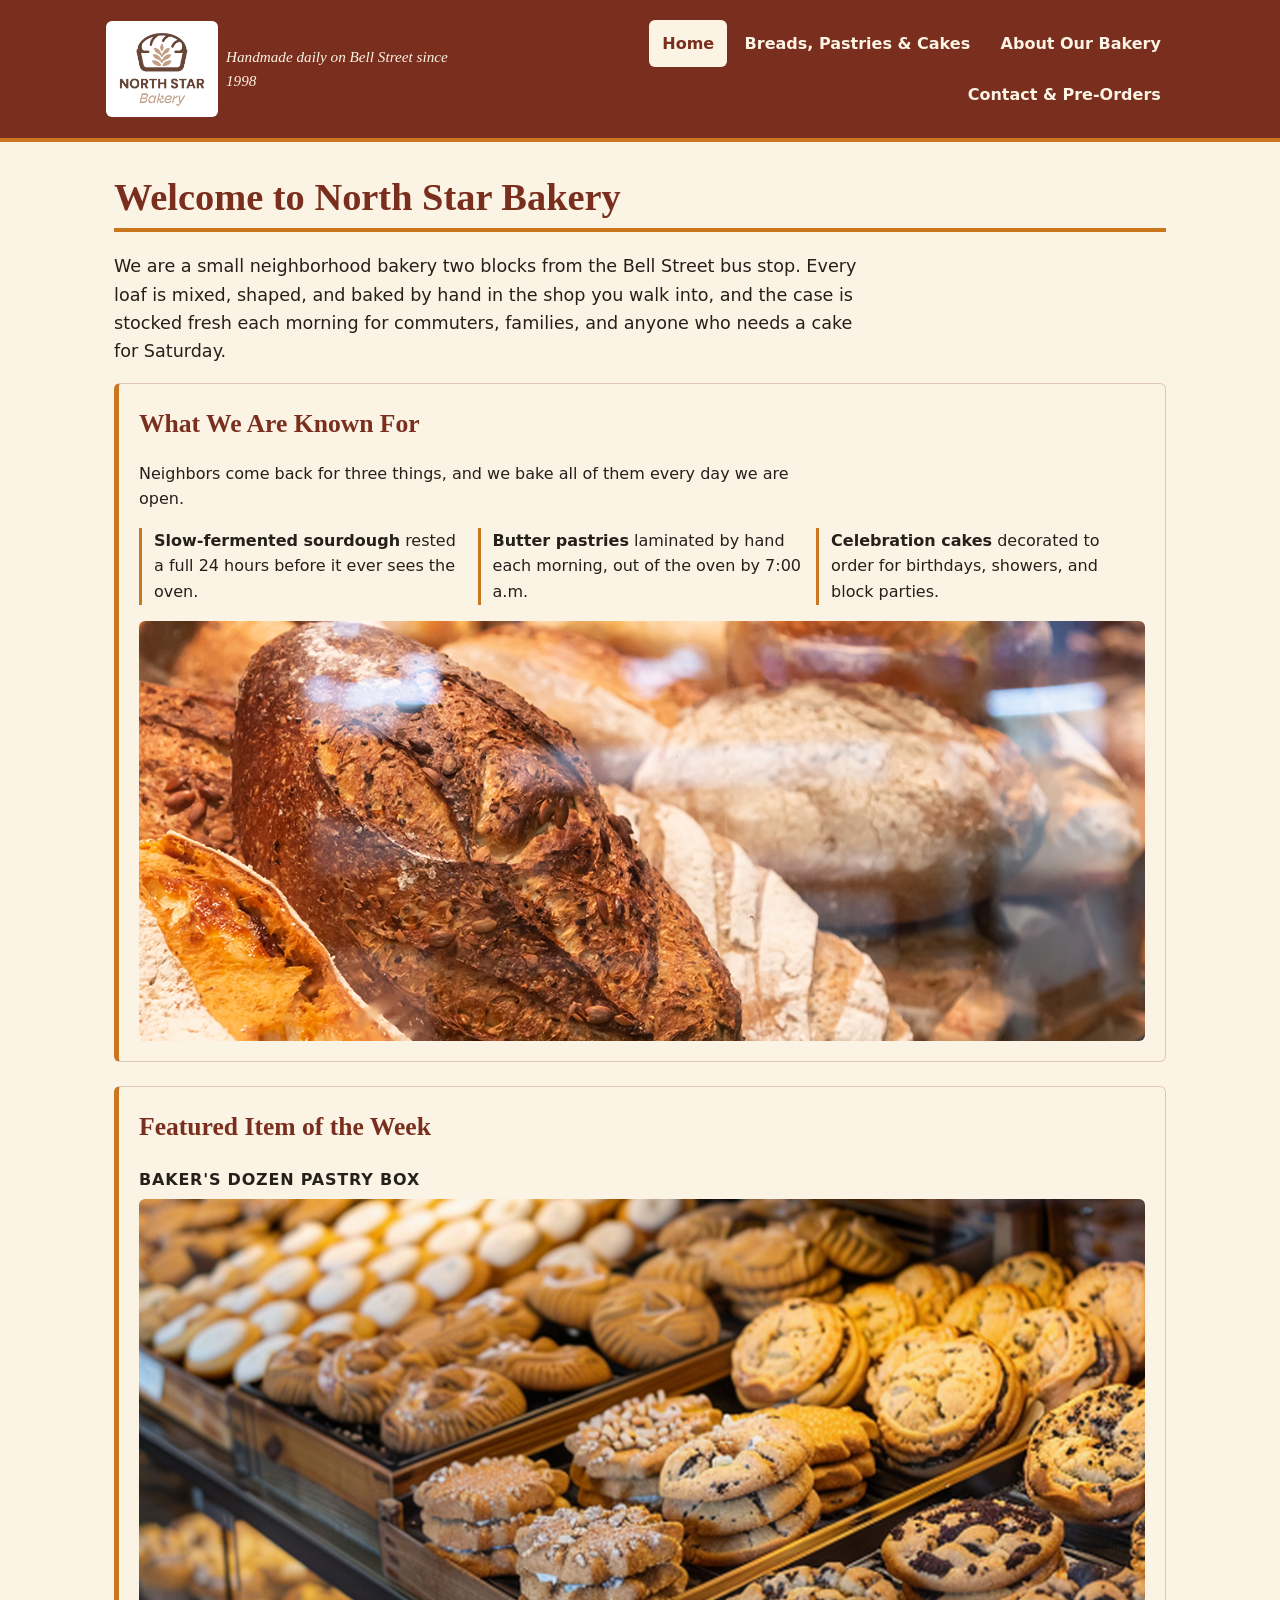
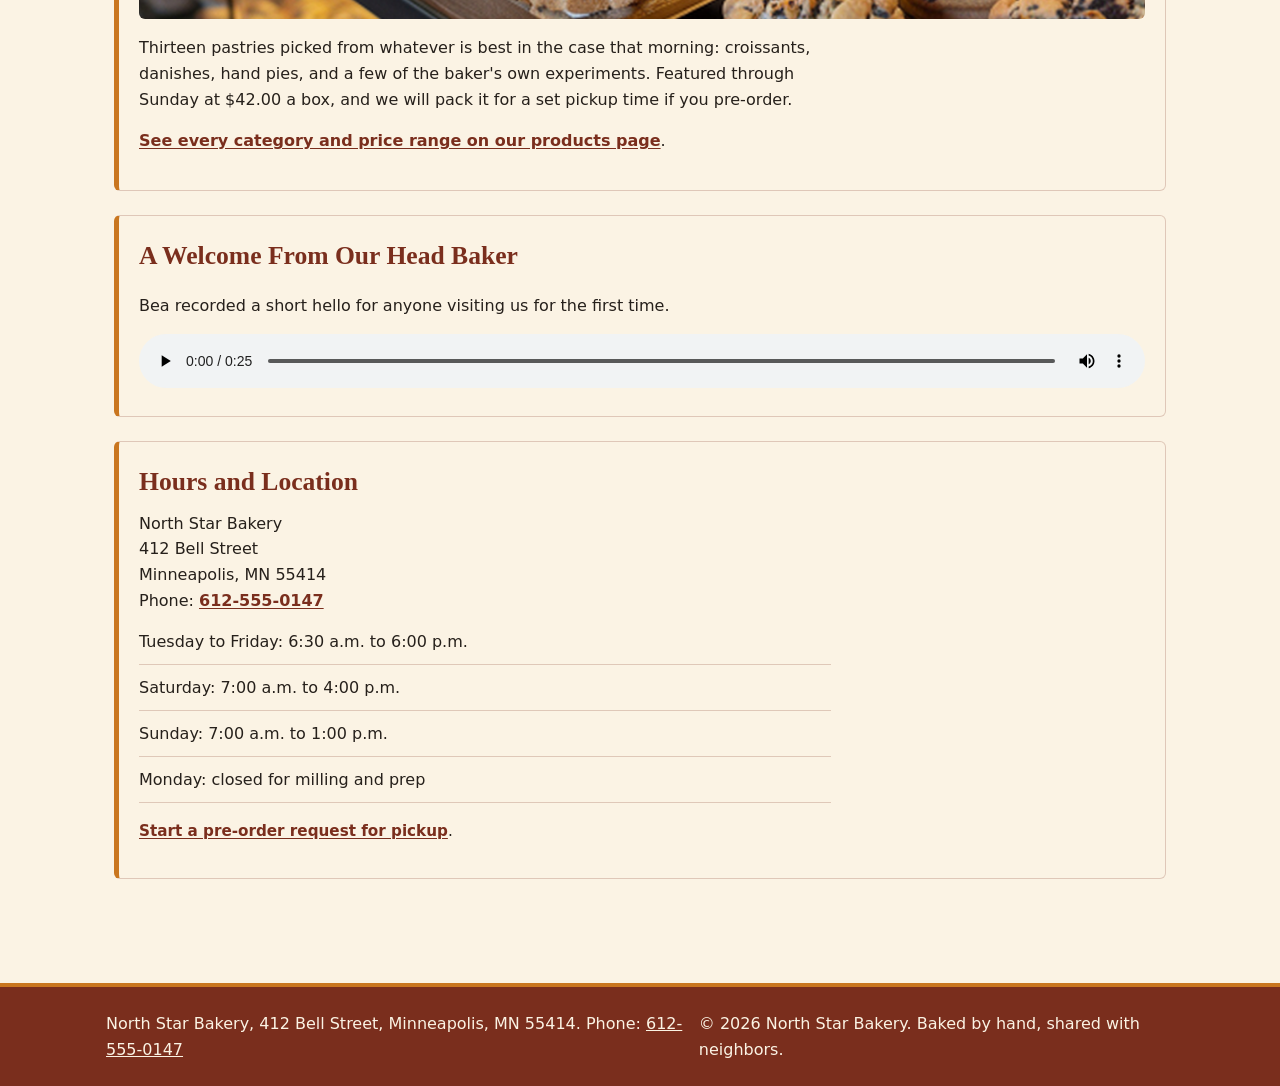
==== index.html @ 5d6dea84 "Add files via upload" ====
<!DOCTYPE html>
<html lang="en">
<head>
  <meta charset="utf-8">
  <meta name="viewport" content="width=device-width, initial-scale=1.0">
  <title>North Star Bakery | Handmade Breads, Pastries, and Cakes</title>
  <meta name="description" content="North Star Bakery is a neighborhood bakery on Bell Street baking handmade breads, pastries, and cakes for daily pickup and pre-order.">
  <link rel="stylesheet" href="styles.css">
</head>

<body>
  <!-- Lets keyboard users jump past the nav -->
  <a class="skip-link" href="#main-content">Skip to main content</a>

  <header class="site-header">
    <div class="header-inner">
      <div class="brand">
        <img src="bakery-logo_c.png" alt="North Star Bakery logo: a line drawing of a loaf filled with wheat stalks, above the words North Star Bakery" width="1667" height="1423">
        <p class="tagline">Handmade daily on Bell Street since 1998</p>
      </div>

      <!-- Same navigation on all four pages, relative paths -->
      <nav aria-label="Main">
        <ul class="nav-list">
          <li><a href="index.html" aria-current="page">Home</a></li>
          <li><a href="products.html">Breads, Pastries &amp; Cakes</a></li>
          <li><a href="about.html">About Our Bakery</a></li>
          <li><a href="contact.html">Contact &amp; Pre-Orders</a></li>
        </ul>
      </nav>
    </div>
  </header>

  <main class="site-main" id="main-content">
    <h1>Welcome to North Star Bakery</h1>
    <p class="lead">We are a small neighborhood bakery two blocks from the Bell Street bus stop. Every loaf is mixed, shaped, and baked by hand in the shop you walk into, and the case is stocked fresh each morning for commuters, families, and anyone who needs a cake for Saturday.</p>

    <section class="card">
      <h2>What We Are Known For</h2>
      <p>Neighbors come back for three things, and we bake all of them every day we are open.</p>
      <ul class="known-for">
        <li><strong>Slow-fermented sourdough</strong> rested a full 24 hours before it ever sees the oven.</li>
        <li><strong>Butter pastries</strong> laminated by hand each morning, out of the oven by 7:00 a.m.</li>
        <li><strong>Celebration cakes</strong> decorated to order for birthdays, showers, and block parties.</li>
      </ul>
      <img src="bakery-bread_c.png" alt="Artisan loaves in the bakery display case, with a dark scored sourdough in front" width="1200" height="1200">
    </section>

    <section class="card">
      <h2>Featured Item of the Week</h2>
      <h3>Baker's Dozen Pastry Box</h3>
      <!-- Responsive image: square crop on phones, wide crop on larger screens -->
      <picture>
        <source media="(min-width: 768px)" srcset="bakery-feature-large_c.png">
        <img src="bakery-feature-small_c.png" alt="Bakery case shelves filled with an assortment of cookies, danishes, and sweet buns" width="1200" height="1200">
      </picture>
      <p>Thirteen pastries picked from whatever is best in the case that morning: croissants, danishes, hand pies, and a few of the baker's own experiments. Featured through Sunday at $42.00 a box, and we will pack it for a set pickup time if you pre-order.</p>
      <p><a href="products.html">See every category and price range on our products page</a>.</p>
    </section>

    <section class="card">
      <h2>A Welcome From Our Head Baker</h2>
      <p>Bea recorded a short hello for anyone visiting us for the first time.</p>
      <div class="media-block">
        <audio controls>
          <source src="bakery-welcome_c.mp3" type="audio/mpeg">
          Your browser does not support the audio element. <a href="bakery-welcome_c.mp3">Download the welcome message (MP3)</a> to hear head baker Bea Alvarez describe our daily bake schedule and how pre-orders work.
        </audio>
      </div>
    </section>

    <section class="card">
      <h2>Hours and Location</h2>
      <address>
        North Star Bakery<br>
        412 Bell Street<br>
        Minneapolis, MN 55414<br>
        Phone: <a href="tel:+16125550147">612-555-0147</a>
      </address>
      <ul class="hours-list">
        <li>Tuesday to Friday: 6:30 a.m. to 6:00 p.m.</li>
        <li>Saturday: 7:00 a.m. to 4:00 p.m.</li>
        <li>Sunday: 7:00 a.m. to 1:00 p.m.</li>
        <li>Monday: closed for milling and prep</li>
      </ul>
      <p class="note"><a href="contact.html">Start a pre-order request for pickup</a>.</p>
    </section>
  </main>

  <footer class="site-footer">
    <div class="footer-inner">
      <p>North Star Bakery, 412 Bell Street, Minneapolis, MN 55414. Phone: <a href="tel:+16125550147">612-555-0147</a></p>
      <p>&copy; 2026 North Star Bakery. Baked by hand, shared with neighbors.</p>
    </div>
  </footer>
</body>
</html>
---- styles.css ----
/* North Star Bakery - Touchstone 3 stylesheet. Mobile-first. */

/* Palette: 4 colors, 2 font families. */
:root {
  --cream: #FBF3E4;
  --crust: #7A2E1D;
  --honey: #C9761F;
  --espresso: #26201B;

  /* Tints of --crust, used only for hairlines and input borders. */
  --rule-soft: rgba(122, 46, 29, 0.22);
  --rule-firm: rgba(122, 46, 29, 0.40);

  --font-heading: Georgia, "Times New Roman", serif;
  --font-body: "Segoe UI", system-ui, -apple-system, Arial, sans-serif;

  --space: 1rem;
  --radius: 6px;
  --measure: 68ch;
  --shell: 1100px;
}

*,
*::before,
*::after {
  box-sizing: border-box;
}

body {
  margin: 0;
  background-color: var(--cream);
  color: var(--espresso);
  font-family: var(--font-body);
  font-size: 1rem;
  line-height: 1.6;
}

/* Visible only when tabbed to. */
.skip-link {
  position: absolute;
  left: -9999px;
  top: 0;
  padding: 0.75rem 1rem;
  background-color: var(--honey);
  color: var(--espresso);
  font-weight: 700;
}

.skip-link:focus {
  left: 0;
  z-index: 10;
}

a:focus,
button:focus,
input:focus,
textarea:focus {
  outline: 3px solid var(--honey);
  outline-offset: 2px;
}

/* Honey is invisible on the brown bar, so focus flips to cream there. */
.site-header a:focus,
.site-footer a:focus {
  outline-color: var(--cream);
}

img,
video {
  display: block;
  max-width: 100%;
  height: auto;
  border-radius: var(--radius);
}

/* ---------- Header and navigation ---------- */

.site-header {
  background-color: var(--crust);
  color: var(--cream);
  border-bottom: 4px solid var(--honey);
}

.header-inner {
  display: flex;
  flex-direction: column;
  align-items: center;
  gap: var(--space);
  max-width: var(--shell);
  margin: 0 auto;
  padding: 1.25rem var(--space);
}

.brand {
  display: flex;
  flex-direction: column;
  align-items: center;
  gap: 0.5rem;
  text-align: center;
}

/* The supplied logo is a wordmark on a white plate, so it is sized to stay
   legible and given rounded corners to read as a badge on the brown bar. */
.brand img {
  width: 140px;
}

.tagline {
  margin: 0;
  font-family: var(--font-heading);
  font-style: italic;
}

.nav-list {
  display: flex;
  flex-direction: column;
  gap: 0.35rem;
  width: 100%;
  margin: 0;
  padding: 0;
  list-style: none;
}

.nav-list a {
  display: block;
  padding: 0.7rem 0.9rem;
  border: 2px solid transparent;
  border-radius: var(--radius);
  color: var(--cream);
  font-weight: 600;
  text-align: center;
  text-decoration: none;
}

.nav-list a:hover {
  border-color: var(--honey);
  text-decoration: underline;
}

/* Current page inverts instead of tinting, to keep 8.5:1 contrast. */
.nav-list a[aria-current="page"] {
  background-color: var(--cream);
  color: var(--crust);
}

/* ---------- Main content ---------- */

.site-main {
  max-width: var(--shell);
  margin: 0 auto;
  padding: 1.5rem var(--space) 2.5rem;
}

h1 {
  margin: 0 0 1.25rem;
  padding-bottom: 0.5rem;
  border-bottom: 4px solid var(--honey);
  color: var(--crust);
  font-family: var(--font-heading);
  font-size: 1.9rem;
  line-height: 1.2;
}

h2 {
  margin: 0 0 0.5rem;
  color: var(--crust);
  font-family: var(--font-heading);
  font-size: 1.4rem;
}

h3 {
  margin: 1.25rem 0 0.4rem;
  font-size: 1rem;
  font-weight: 700;
  letter-spacing: 0.05em;
  text-transform: uppercase;
}

p,
address,
.card li {
  max-width: var(--measure);
}

.lead {
  font-size: 1.1rem;
}

main a {
  color: var(--crust);
  font-weight: 600;
  text-decoration: underline;
  text-underline-offset: 2px;
}

main a:hover {
  background-color: var(--honey);
  color: var(--espresso);
}

address {
  font-style: normal;
  margin-bottom: var(--space);
}

/* Cards carry the honey accent bar that ties every page together. */
.card {
  margin-bottom: 1.5rem;
  padding: 1.25rem;
  border: 1px solid var(--rule-soft);
  border-left: 5px solid var(--honey);
  border-radius: var(--radius);
}

.card > img,
.card > picture,
.media-block {
  margin-top: var(--space);
}

/* Photos fill their card or figure instead of stopping at their pixel width,
   and are capped so a tall image cannot push the text off the screen. */
.card > img,
.card picture img,
figure img {
  width: 100%;
  max-height: 420px;
  object-fit: cover;
}

figure {
  margin: var(--space) 0 0;
  padding: 0.75rem;
  border: 2px solid var(--honey);
  border-radius: var(--radius);
}

figcaption {
  margin-top: 0.6rem;
  color: var(--crust);
  font-family: var(--font-heading);
  font-style: italic;
}

audio,
video {
  width: 100%;
}

/* ---------- Lists ---------- */

.known-for,
.price-list,
.hours-list {
  display: flex;
  flex-direction: column;
  gap: 0.6rem;
  margin: var(--space) 0 0;
  padding: 0;
  list-style: none;
}

.known-for > li,
.price-list > li,
.hours-list > li {
  padding-bottom: 0.6rem;
  border-bottom: 1px solid var(--rule-soft);
}

/* Item on the left, price on the right, so the case is scannable. */
.price-list > li {
  display: flex;
  flex-wrap: wrap;
  justify-content: space-between;
  gap: 0.5rem 1rem;
}

.price {
  color: var(--crust);
  font-weight: 700;
  white-space: nowrap;
}

.note {
  margin-top: var(--space);
  font-size: 0.95rem;
}

/* ---------- Multi-column blocks ---------- */

.category-grid,
.info-columns {
  display: flex;
  flex-direction: column;
  gap: 1.5rem;
}

.category-grid > .card,
.info-columns > .card {
  margin-bottom: 0;
}

/* ---------- Form ---------- */

fieldset {
  margin: 0 0 1.25rem;
  padding: 1rem;
  border: 1px solid var(--rule-firm);
  border-radius: var(--radius);
}

fieldset fieldset {
  margin-bottom: 1rem;
}

legend {
  padding: 0 0.4rem;
  color: var(--crust);
  font-family: var(--font-heading);
  font-size: 1.1rem;
  font-weight: 700;
}

label {
  display: block;
  margin-bottom: 0.3rem;
  font-weight: 600;
}

input[type="text"],
input[type="email"],
input[type="tel"],
input[type="date"],
textarea {
  width: 100%;
  max-width: 30rem;
  padding: 0.6rem;
  border: 2px solid var(--rule-firm);
  border-radius: var(--radius);
  background-color: var(--cream);
  color: var(--espresso);
  font: inherit;
}

input:focus,
textarea:focus {
  border-color: var(--honey);
}

.field {
  margin: 0 0 1rem;
}

/* Radio and its label sit on one line; the label is not bolded. */
.radio-row {
  display: flex;
  align-items: center;
  gap: 0.5rem;
  margin: 0 0 0.5rem;
}

.radio-row label {
  margin: 0;
  font-weight: 400;
}

.form-actions {
  display: flex;
  flex-wrap: wrap;
  gap: 0.75rem;
}

button {
  padding: 0.75rem 1.25rem;
  border-radius: var(--radius);
  font: inherit;
  font-weight: 700;
  cursor: pointer;
}

.btn-primary {
  border: 2px solid var(--honey);
  background-color: var(--honey);
  color: var(--espresso);
}

.btn-secondary {
  border: 2px solid var(--crust);
  background-color: transparent;
  color: var(--crust);
}

/* ---------- Footer ---------- */

.site-footer {
  margin-top: 2rem;
  border-top: 4px solid var(--honey);
  background-color: var(--crust);
  color: var(--cream);
}

.footer-inner {
  display: flex;
  flex-direction: column;
  gap: 0.5rem;
  max-width: var(--shell);
  margin: 0 auto;
  padding: 1.5rem var(--space);
}

.footer-inner p {
  margin: 0;
  max-width: none;
}

.site-footer a {
  color: var(--cream);
}

/* ---------- Tablet and desktop ---------- */

@media (min-width: 768px) {
  .header-inner {
    flex-direction: row;
    justify-content: space-between;
    align-items: center;
  }

  .brand {
    flex-direction: row;
    text-align: left;
  }

  /* Trim the brand block so all four nav links stay on one line. */
  .brand img {
    width: 112px;
  }

  .tagline {
    font-size: 0.95rem;
  }

  .nav-list {
    flex-direction: row;
    flex-wrap: wrap;
    justify-content: flex-end;
    gap: 0.25rem;
    width: auto;
  }

  .nav-list a {
    padding: 0.55rem 0.7rem;
  }

  .site-main {
    padding: 2rem 1.5rem 3rem;
  }

  h1 {
    font-size: 2.4rem;
  }

  h2 {
    font-size: 1.6rem;
  }

  /* Stacked cards become side-by-side columns. */
  .category-grid,
  .info-columns {
    flex-direction: row;
    flex-wrap: wrap;
  }

  .category-grid > .card {
    flex: 1 1 320px;
  }

  .info-columns > .card {
    flex: 1 1 300px;
  }

  .known-for {
    flex-direction: row;
    flex-wrap: wrap;
  }

  .known-for > li {
    flex: 1 1 220px;
    padding: 0 0 0 0.75rem;
    border-bottom: none;
    border-left: 3px solid var(--honey);
  }

  .footer-inner {
    flex-direction: row;
    justify-content: space-between;
    align-items: center;
  }
}

@media (min-width: 1024px) {
  /* Three bakery categories fit one row at desktop width. */
  .category-grid > .card {
    flex: 1 1 0;
  }
}
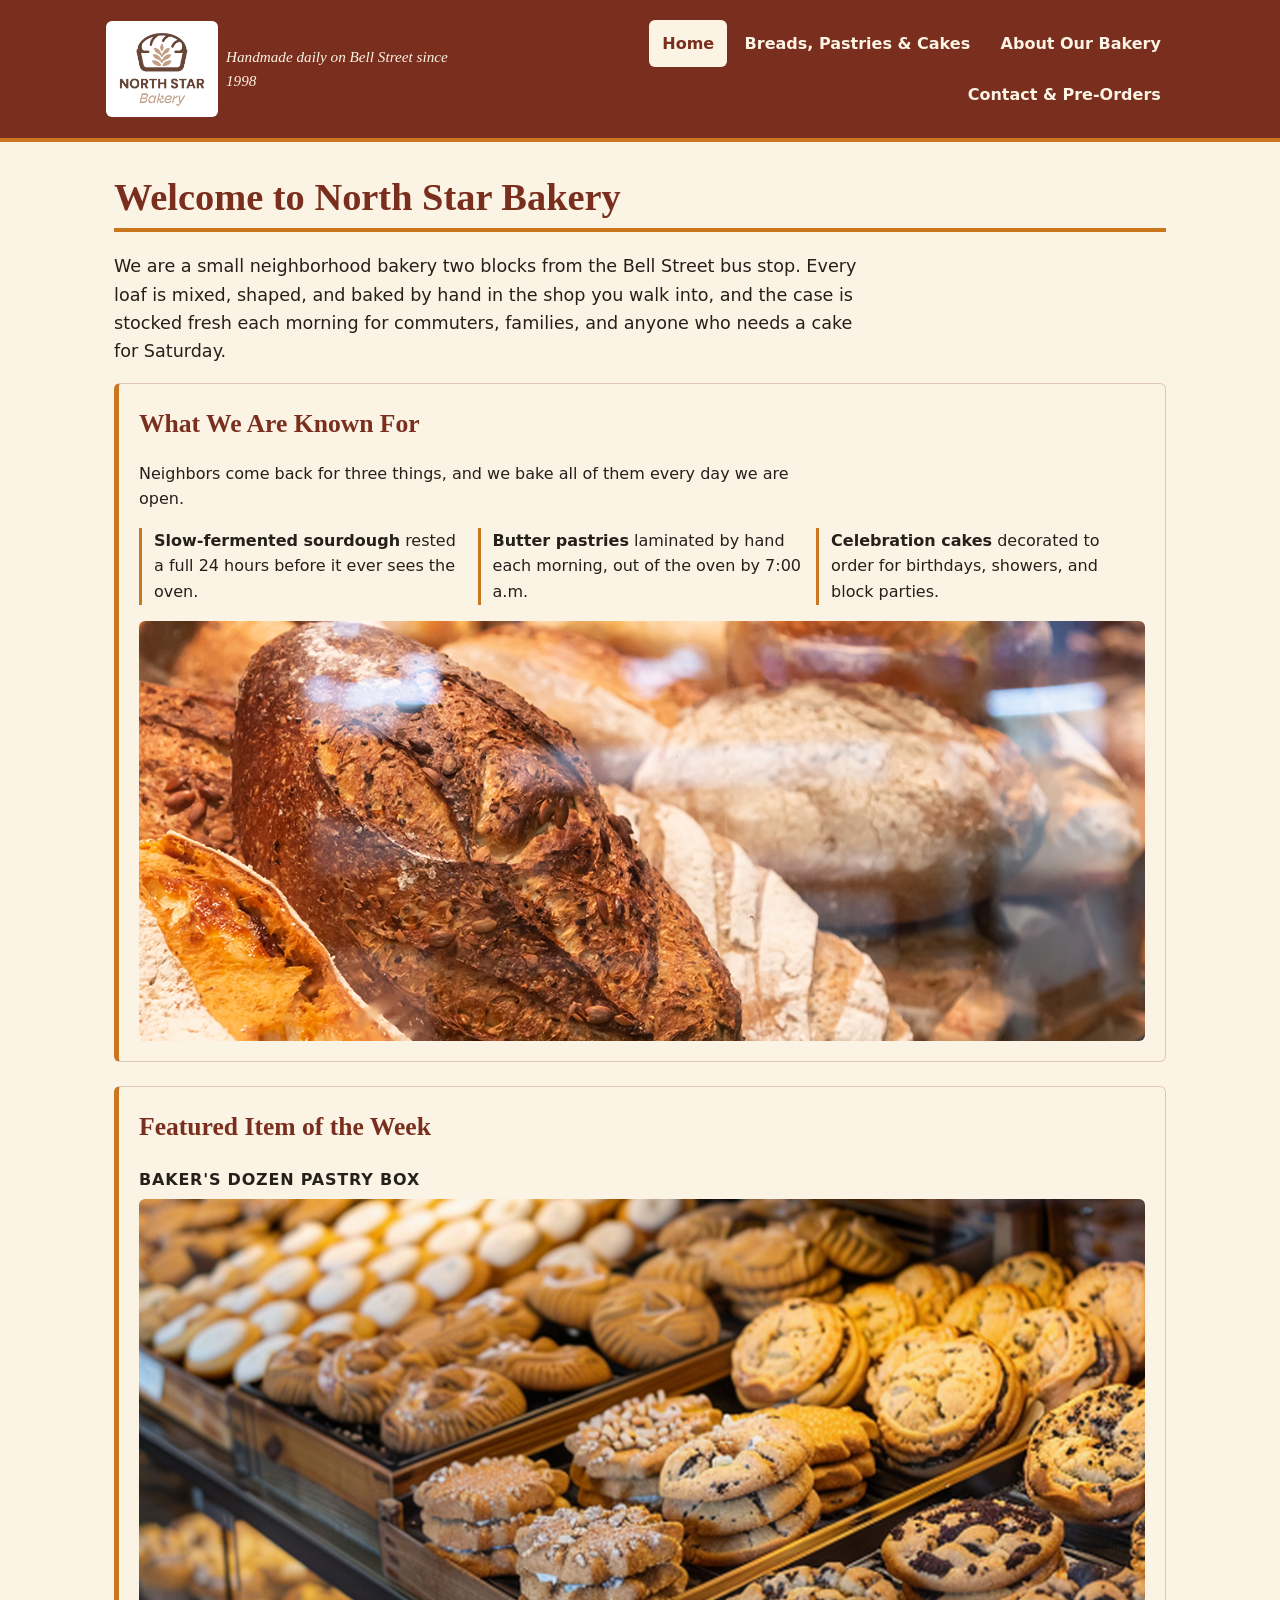
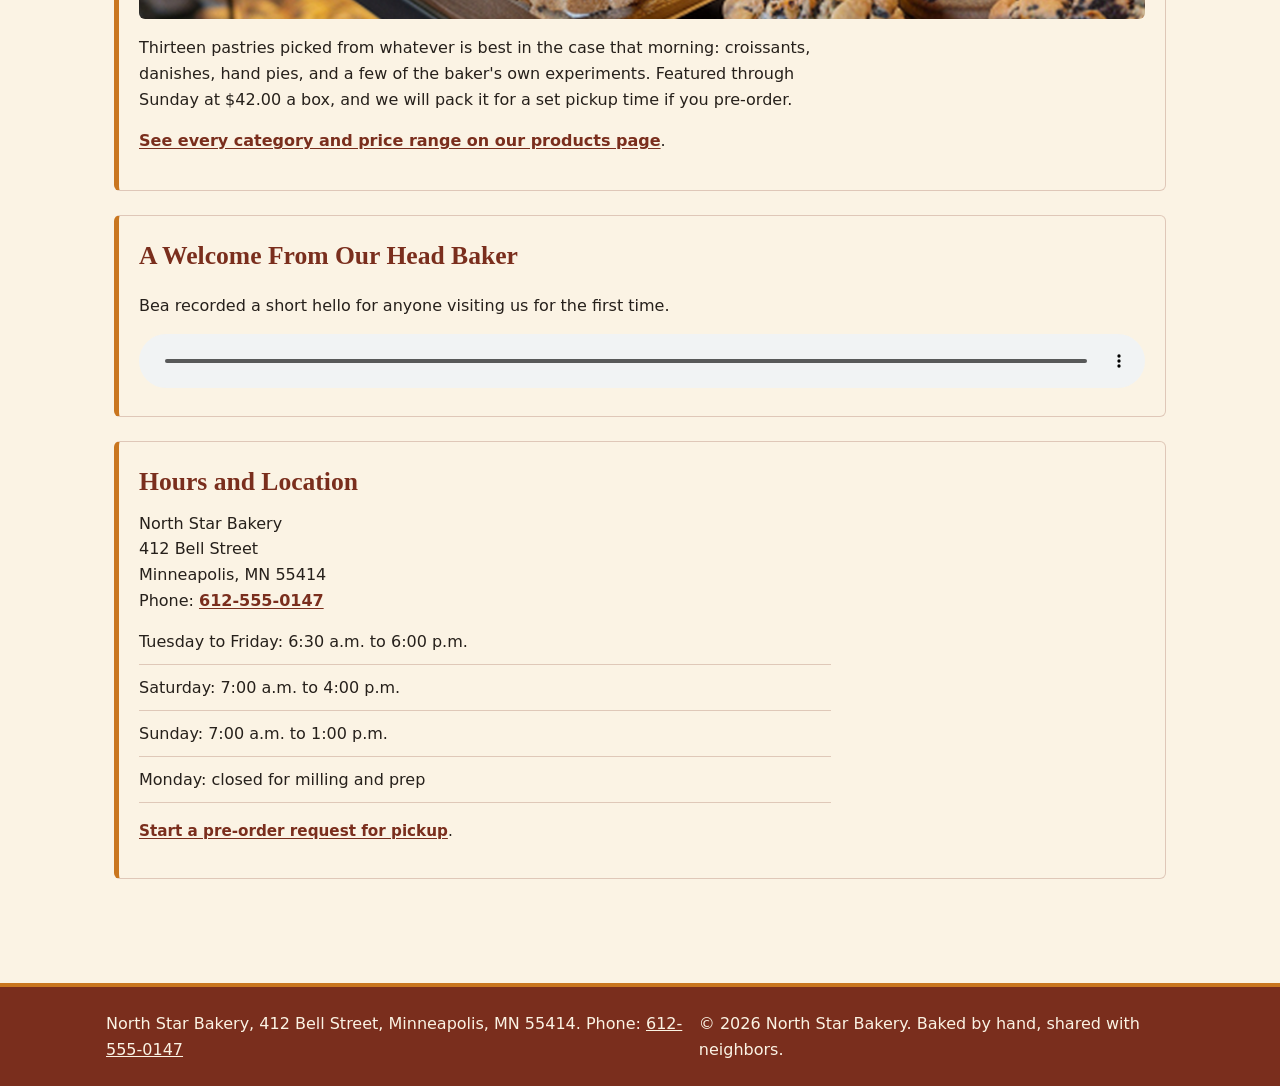
==== commit 67531840: "Update index.html" ====
--- a/index.html
+++ b/index.html
@@ -4,6 +4,7 @@
   <meta charset="utf-8">
   <meta name="viewport" content="width=device-width, initial-scale=1.0">
   <title>North Star Bakery | Handmade Breads, Pastries, and Cakes</title>
+  
   <meta name="description" content="North Star Bakery is a neighborhood bakery on Bell Street baking handmade breads, pastries, and cakes for daily pickup and pre-order.">
   <link rel="stylesheet" href="styles.css">
 </head>
@@ -16,14 +17,16 @@
     <div class="header-inner">
       <div class="brand">
         <img src="bakery-logo_c.png" alt="North Star Bakery logo: a line drawing of a loaf filled with wheat stalks, above the words North Star Bakery" width="1667" height="1423">
-        <p class="tagline">Handmade daily on Bell Street since 1998</p>
+   <p class="tagline">Handmade daily on Bell Street since 1998</p>
       </div>
 
       <!-- Same navigation on all four pages, relative paths -->
+      
       <nav aria-label="Main">
         <ul class="nav-list">
           <li><a href="index.html" aria-current="page">Home</a></li>
           <li><a href="products.html">Breads, Pastries &amp; Cakes</a></li>
+          
           <li><a href="about.html">About Our Bakery</a></li>
           <li><a href="contact.html">Contact &amp; Pre-Orders</a></li>
         </ul>
@@ -31,6 +34,11 @@
     </div>
   </header>
 
+
+
+
+
+  
   <main class="site-main" id="main-content">
     <h1>Welcome to North Star Bakery</h1>
     <p class="lead">We are a small neighborhood bakery two blocks from the Bell Street bus stop. Every loaf is mixed, shaped, and baked by hand in the shop you walk into, and the case is stocked fresh each morning for commuters, families, and anyone who needs a cake for Saturday.</p>
@@ -39,9 +47,11 @@
       <h2>What We Are Known For</h2>
       <p>Neighbors come back for three things, and we bake all of them every day we are open.</p>
       <ul class="known-for">
+        
         <li><strong>Slow-fermented sourdough</strong> rested a full 24 hours before it ever sees the oven.</li>
         <li><strong>Butter pastries</strong> laminated by hand each morning, out of the oven by 7:00 a.m.</li>
         <li><strong>Celebration cakes</strong> decorated to order for birthdays, showers, and block parties.</li>
+        
       </ul>
       <img src="bakery-bread_c.png" alt="Artisan loaves in the bakery display case, with a dark scored sourdough in front" width="1200" height="1200">
     </section>
@@ -50,17 +60,24 @@
       <h2>Featured Item of the Week</h2>
       <h3>Baker's Dozen Pastry Box</h3>
       <!-- Responsive image: square crop on phones, wide crop on larger screens -->
+
+      
       <picture>
         <source media="(min-width: 768px)" srcset="bakery-feature-large_c.png">
         <img src="bakery-feature-small_c.png" alt="Bakery case shelves filled with an assortment of cookies, danishes, and sweet buns" width="1200" height="1200">
+        
       </picture>
+      
       <p>Thirteen pastries picked from whatever is best in the case that morning: croissants, danishes, hand pies, and a few of the baker's own experiments. Featured through Sunday at $42.00 a box, and we will pack it for a set pickup time if you pre-order.</p>
       <p><a href="products.html">See every category and price range on our products page</a>.</p>
+      
     </section>
 
     <section class="card">
       <h2>A Welcome From Our Head Baker</h2>
+      
       <p>Bea recorded a short hello for anyone visiting us for the first time.</p>
+      
       <div class="media-block">
         <audio controls>
           <source src="bakery-welcome_c.mp3" type="audio/mpeg">
@@ -71,6 +88,7 @@
 
     <section class="card">
       <h2>Hours and Location</h2>
+      
       <address>
         North Star Bakery<br>
         412 Bell Street<br>
@@ -78,10 +96,12 @@
         Phone: <a href="tel:+16125550147">612-555-0147</a>
       </address>
       <ul class="hours-list">
+        
         <li>Tuesday to Friday: 6:30 a.m. to 6:00 p.m.</li>
         <li>Saturday: 7:00 a.m. to 4:00 p.m.</li>
         <li>Sunday: 7:00 a.m. to 1:00 p.m.</li>
         <li>Monday: closed for milling and prep</li>
+        
       </ul>
       <p class="note"><a href="contact.html">Start a pre-order request for pickup</a>.</p>
     </section>
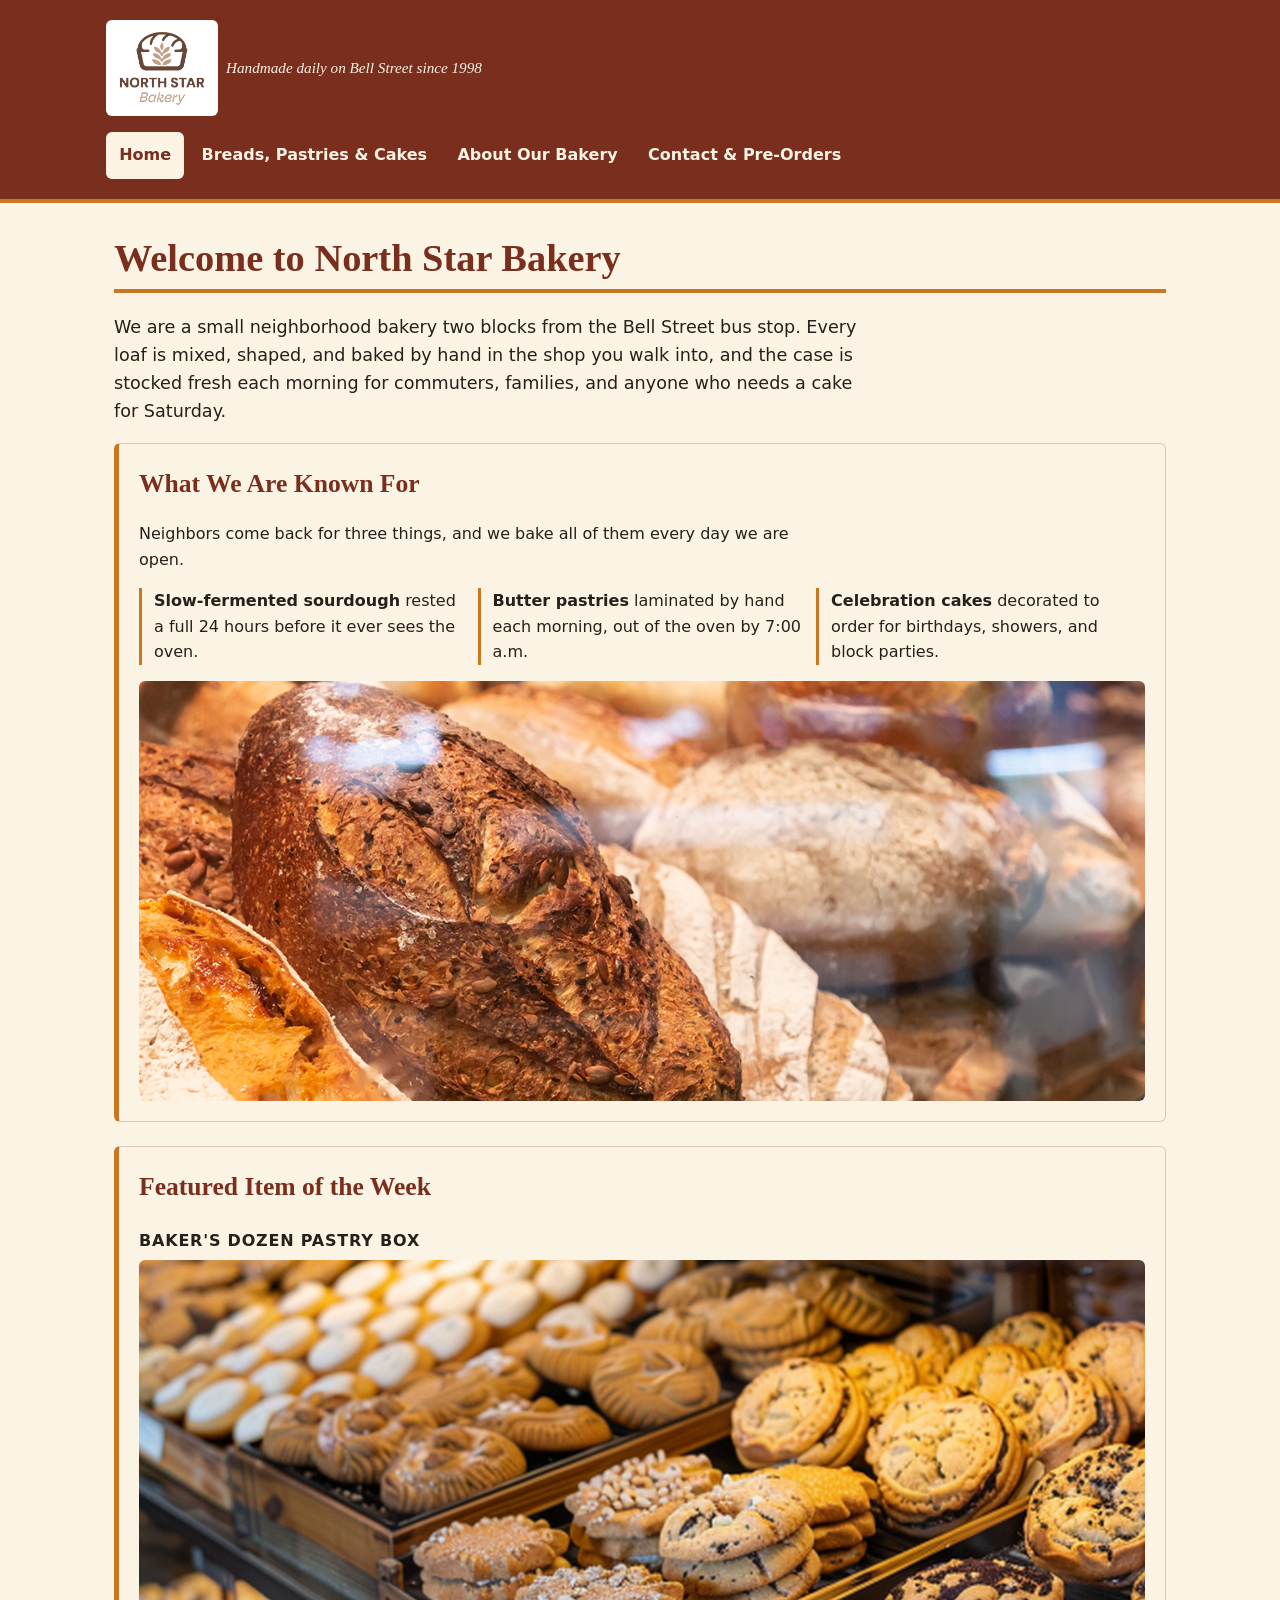
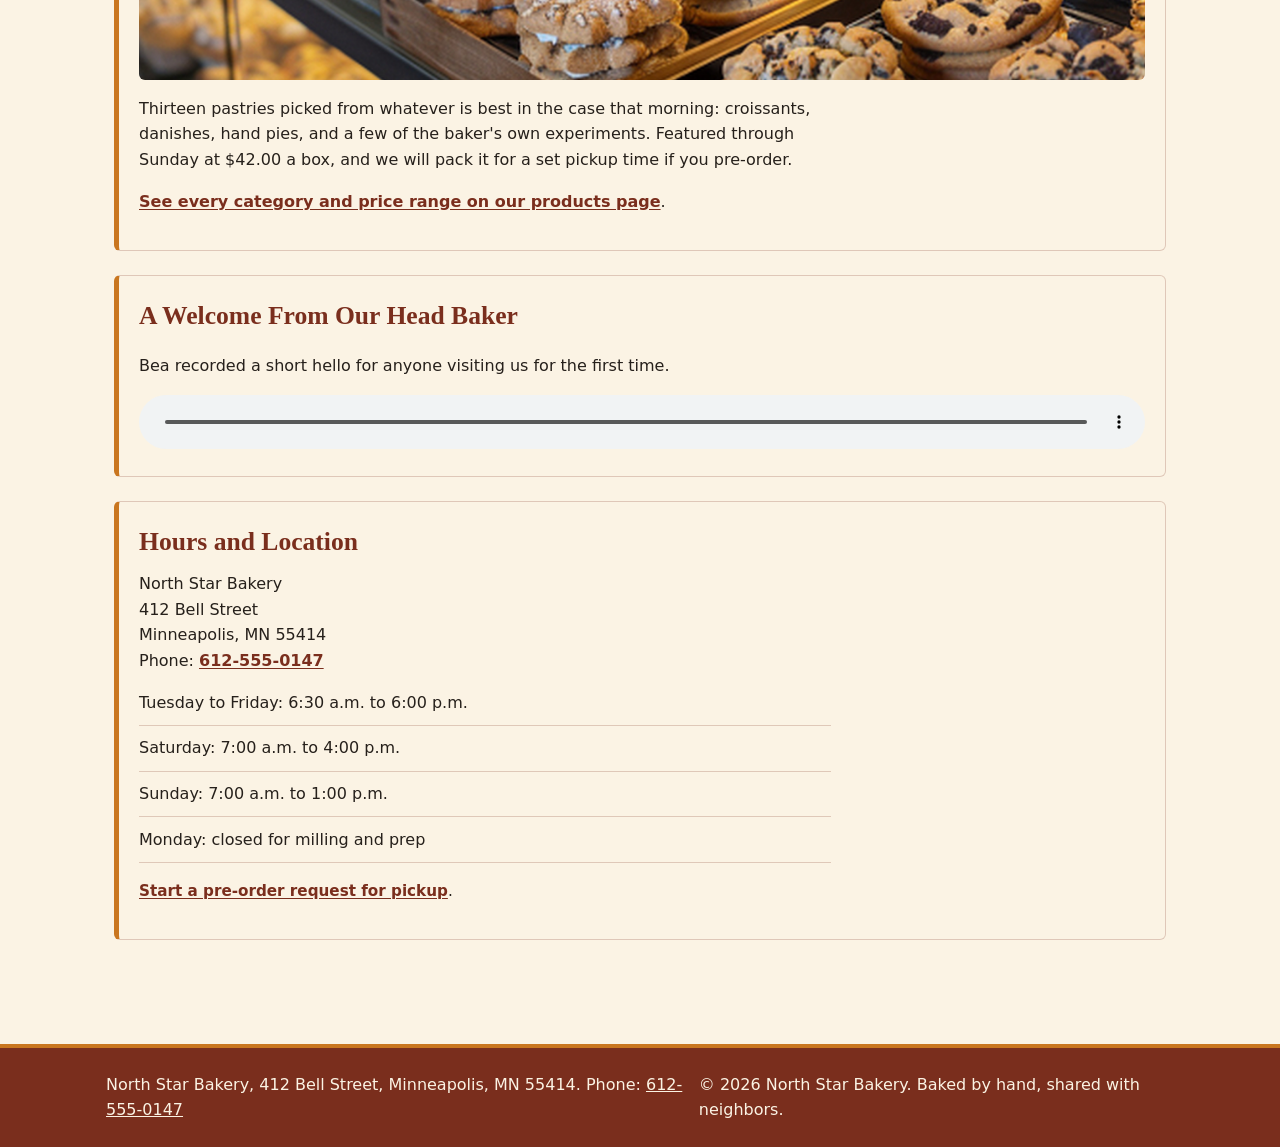
==== commit 38d932ed: "Add files via upload" ====
--- a/index.html
+++ b/index.html
@@ -7,6 +7,7 @@
   
   <meta name="description" content="North Star Bakery is a neighborhood bakery on Bell Street baking handmade breads, pastries, and cakes for daily pickup and pre-order.">
   <link rel="stylesheet" href="styles.css">
+  <script src="scripts.js" defer></script>
 </head>
 
 <body>
@@ -31,8 +32,16 @@
           <li><a href="contact.html">Contact &amp; Pre-Orders</a></li>
         </ul>
       </nav>
+
+      <!-- Shows the saved pre-order list on every page -->
+      <p class="basket-status" data-basket-status hidden>
+        <a href="products.html#pre-order-list"><span data-basket-count>0 items</span> saved in your pre-order list</a>
+      </p>
     </div>
   </header>
+
+  <!-- Screen-reader announcements for list changes -->
+  <p class="visually-hidden" role="status" aria-live="polite" data-live-region></p>
 
 
 
--- a/styles.css
+++ b/styles.css
@@ -1,257 +1,646 @@
-/* North Star Bakery - Touchstone 3 stylesheet. Mobile-first. */
-
-/* Palette: 4 colors, 2 font families. */
-:root {
-  --cream: #FBF3E4;
-  --crust: #7A2E1D;
-  --honey: #C9761F;
-  --espresso: #26201B;
-
-  /* Tints of --crust, used only for hairlines and input borders. */
-  --rule-soft: rgba(122, 46, 29, 0.22);
-  --rule-firm: rgba(122, 46, 29, 0.40);
-
-  --font-heading: Georgia, "Times New Roman", serif;
-  --font-body: "Segoe UI", system-ui, -apple-system, Arial, sans-serif;
-
-  --space: 1rem;
-  --radius: 6px;
-  --measure: 68ch;
-  --shell: 1100px;
-}
-
-*,
-*::before,
-*::after {
-  box-sizing: border-box;
-}
-
-body {
+/* North Star Bakery - Touchstone 3 stylesheet. Mobile-first. */
+
+/* Palette: 4 colors, 2 font families. */
+:root {
+  --cream: #FBF3E4;
+  --crust: #7A2E1D;
+  
+  --honey: #C9761F;
+  --espresso: #26201B;
+
+  /* Tints of crust, used only for hairlines and input borders. */
+  --rule-soft: rgba(122, 46, 29, 0.22);
+  
+  --rule-firm: rgba(122, 46, 29, 0.40);
+  
+
+  --font-heading: Georgia, "Times New Roman", serif;
+  
+  --font-body: "Segoe UI", system-ui, -apple-system, Arial, sans-serif;
+
+  --space: 1rem;
+  --radius: 6px;
+  
+  --measure: 68ch;
+  --shell: 1100px;
+}
+
+*,
+*::before,
+*::after {
+  box-sizing: border-box;
+}
+
+body {
+  margin: 0;
+  background-color: var(--cream);
+  
+  color: var(--espresso);
+  
+  font-family: var(--font-body);
+  
+  font-size: 1rem;
+  line-height: 1.6;
+}
+
+/* Visible only when tabbed to. */
+.skip-link {
+  position: absolute;
+  left: -9999px;
+  top: 0;
+  padding: 0.75rem 1rem;
+  background-color: var(--honey);
+  color: var(--espresso);
+  font-weight: 700;
+}
+
+.skip-link:focus {
+  left: 0;
+  z-index: 10;
+}
+
+a:focus,
+button:focus,
+input:focus,
+
+textarea:focus {
+  
+  outline: 3px solid var(--honey);
+  
+  outline-offset: 2px;
+}
+
+/* Honey is invisible on the brown bar, so focus flips to cream there. */
+.site-header a:focus,
+.site-footer a:focus {
+  outline-color: var(--cream);
+}
+
+img,
+video {
+  display: block;
+  max-width: 100%;
+  height: auto;
+  border-radius: var(--radius);
+}
+
+/* ---------- Header and navigation ---------- */
+
+.site-header {
+  background-color: var(--crust);
+  color: var(--cream);
+  border-bottom: 4px solid var(--honey);
+}
+
+.header-inner {
+  display: flex;
+  flex-direction: column;
+  
+  align-items: center;
+  
+  gap: var(--space);
+  max-width: var(--shell);
+  
+  margin: 0 auto;
+  padding: 1.25rem var(--space);
+}
+
+.brand {
+  
+  display: flex;
+  flex-direction: column;
+  align-items: center;
+  gap: 0.5rem;
+  text-align: center;
+  
+}
+
+/*  supplied logo is wordmark on white plate, it is sized to stay
+   legible and given rounded corners to read as a badge on the brown bar. */
+.brand img {
+  width: 140px;
+  
+}
+
+.tagline {
+  
+  margin: 0;
+  font-family: var(--font-heading);
+  font-style: italic;
+  
+}
+
+.nav-list {
+  display: flex;
+  flex-direction: column;
+  
+  gap: 0.35rem;
+  
+  width: 100%;
+  
+  margin: 0;
+  padding: 0;
+  list-style: none;
+}
+
+.nav-list a {
+  
+  display: block;
+  padding: 0.7rem 0.9rem;
+  border: 2px solid transparent;
+  border-radius: var(--radius);
+  color: var(--cream);
+  font-weight: 600;
+  text-align: center;
+  text-decoration: none;
+  
+}
+
+.nav-list a:hover {
+  border-color: var(--honey);
+  text-decoration: underline;
+}
+
+/* Current page inverts instead of tinting, to keep 8.5:1 contrast. */
+.nav-list a[aria-current="page"] {
+  background-color: var(--cream);
+  color: var(--crust);
+}
+
+/* ---------- Main content ---------- */
+
+.site-main {
+  
+  max-width: var(--shell);
+  margin: 0 auto;
+  padding: 1.5rem var(--space) 2.5rem;
+  
+}
+
+h1 {
+  
+  margin: 0 0 1.25rem;
+  padding-bottom: 0.5rem;
+  border-bottom: 4px solid var(--honey);
+  color: var(--crust);
+  font-family: var(--font-heading);
+  font-size: 1.9rem;
+  line-height: 1.2;
+  
+}
+
+h2 {
+  
+  margin: 0 0 0.5rem;
+  color: var(--crust);
+  font-family: var(--font-heading);
+  font-size: 1.4rem;
+}
+
+h3 {
+  margin: 1.25rem 0 0.4rem;
+  font-size: 1rem;
+  font-weight: 700;
+  letter-spacing: 0.05em;
+  text-transform: uppercase;
+}
+
+p,
+address,
+.card li {
+  max-width: var(--measure);
+}
+
+.lead {
+  font-size: 1.1rem;
+}
+
+main a {
+  color: var(--crust);
+  font-weight: 600;
+  text-decoration: underline;
+  text-underline-offset: 2px;
+}
+
+main a:hover {
+  background-color: var(--honey);
+  color: var(--espresso);
+}
+
+address {
+  font-style: normal;
+  margin-bottom: var(--space);
+}
+
+/* Cards carry the honey accent bar that ties every page together. */
+.card {
+  margin-bottom: 1.5rem;
+  padding: 1.25rem;
+  
+  border: 1px solid var(--rule-soft);
+  
+  border-left: 5px solid var(--honey);
+  border-radius: var(--radius);
+}
+
+.card > img,
+.card > picture,
+.media-block {
+  margin-top: var(--space);
+}
+
+
+
+/* Photos fill their card or figure instead of stopping at their pixel width,
+   and are capped so a tall image cannot push the text off the screen. */
+.card > img,
+
+.card picture img,
+figure img {
+  
+  width: 100%;
+  max-height: 420px;
+  object-fit: cover;
+}
+
+figure {
+  margin: var(--space) 0 0;
+  padding: 0.75rem;
+  
+  border: 2px solid var(--honey);
+  border-radius: var(--radius);
+}
+
+figcaption {
+  margin-top: 0.6rem;
+  color: var(--crust);
+  
+  font-family: var(--font-heading);
+  font-style: italic;
+}
+
+audio,
+video {
+  width: 100%;
+}
+
+/* ---------- Lists ---------- */
+
+.known-for,
+
+.price-list,
+.hours-list {
+  display: flex;
+  
+  flex-direction: column;
+  gap: 0.6rem;
+  
+  margin: var(--space) 0 0;
+  padding: 0;
+  list-style: none;
+}
+
+.known-for > li,
+.price-list > li,
+
+.hours-list > li {
+  padding-bottom: 0.6rem;
+  border-bottom: 1px solid var(--rule-soft);
+}
+
+/* Item on the left, price on the right, so the case is scannable. */
+.price-list > li {
+  
+  display: flex;
+  
+  flex-wrap: wrap;
+  
+  justify-content: space-between;
+  gap: 0.5rem 1rem;
+}
+
+.price {
+  color: var(--crust);
+  font-weight: 700;
+  white-space: nowrap;
+}
+
+.note {
+  margin-top: var(--space);
+  font-size: 0.95rem;
+}
+
+/* ---------- Multi-column blocks ---------- */
+
+.category-grid,
+
+.info-columns {
+  display: flex;
+  flex-direction: column;
+  
+  gap: 1.5rem;
+}
+
+.category-grid > .card,
+.info-columns > .card {
+  margin-bottom: 0;
+}
+
+/* ---------- Form ---------- */
+
+fieldset {
+  margin: 0 0 1.25rem;
+  padding: 1rem;
+  border: 1px solid var(--rule-firm);
+  border-radius: var(--radius);
+}
+
+fieldset fieldset {
+  margin-bottom: 1rem;
+}
+
+legend {
+  padding: 0 0.4rem;
+  color: var(--crust);
+  font-family: var(--font-heading);
+  font-size: 1.1rem;
+  font-weight: 700;
+}
+
+label {
+  display: block;
+  margin-bottom: 0.3rem;
+  font-weight: 600;
+}
+
+input[type="text"],
+input[type="email"],
+input[type="tel"],
+input[type="date"],
+textarea {
+  width: 100%;
+  max-width: 30rem;
+  
+  padding: 0.6rem;
+  border: 2px solid var(--rule-firm);
+  border-radius: var(--radius);
+  
+  background-color: var(--cream);
+  color: var(--espresso);
+  font: inherit;
+}
+
+input:focus,
+textarea:focus {
+  border-color: var(--honey);
+}
+
+.field {
+  margin: 0 0 1rem;
+}
+
+/* Radio and its label sit on one line; the label is not bolded. */
+.radio-row {
+  
+  display: flex;
+  align-items: center;
+  
+  gap: 0.5rem;
+  margin: 0 0 0.5rem;
+}
+
+.radio-row label {
+  margin: 0;
+  font-weight: 400;
+}
+
+.form-actions {
+  display: flex;
+  flex-wrap: wrap;
+  gap: 0.75rem;
+}
+
+button {
+  padding: 0.75rem 1.25rem;
+  
+  border-radius: var(--radius);
+  
+  font: inherit;
+  font-weight: 700;
+  
+  cursor: pointer;
+}
+
+.btn-primary {
+  border: 2px solid var(--honey);
+  
+  background-color: var(--honey);
+  color: var(--espresso);
+}
+
+.btn-secondary {
+  border: 2px solid var(--crust);
+  background-color: transparent;
+  color: var(--crust);
+}
+
+/* ---------- Footer ---------- */
+
+.site-footer {
+  margin-top: 2rem;
+  border-top: 4px solid var(--honey);
+  background-color: var(--crust);
+  color: var(--cream);
+}
+
+.footer-inner {
+  display: flex;
+  flex-direction: column;
+  gap: 0.5rem;
+  max-width: var(--shell);
+  margin: 0 auto;
+  padding: 1.5rem var(--space);
+}
+
+.footer-inner p {
+  margin: 0;
+  max-width: none;
+}
+
+.site-footer a {
+  color: var(--cream);
+}
+
+/* ---------- Tablet and desktop ---------- */
+
+@media (min-width: 768px) {
+  .header-inner {
+    flex-direction: row;
+    justify-content: space-between;
+    align-items: center;
+  }
+
+  .brand {
+    flex-direction: row;
+    text-align: left;
+  }
+
+  /* Trim the brand block so all four nav links stay on one line. */
+  .brand img {
+    width: 112px;
+  }
+
+  .tagline {
+    font-size: 0.95rem;
+  }
+
+  .nav-list {
+    flex-direction: row;
+    flex-wrap: wrap;
+    justify-content: flex-end;
+    gap: 0.25rem;
+    width: auto;
+  }
+
+  .nav-list a {
+    padding: 0.55rem 0.7rem;
+  }
+
+  .site-main {
+    padding: 2rem 1.5rem 3rem;
+  }
+
+  h1 {
+    font-size: 2.4rem;
+  }
+
+  h2 {
+    font-size: 1.6rem;
+  }
+
+  /* Stacked cards become side-by-side columns. */
+  .category-grid,
+  .info-columns {
+    flex-direction: row;
+    flex-wrap: wrap;
+  }
+
+  .category-grid > .card {
+    flex: 1 1 320px;
+  }
+
+  .info-columns > .card {
+    flex: 1 1 300px;
+  }
+  
+
+  .known-for {
+    flex-direction: row;
+    flex-wrap: wrap;
+    
+  }
+
+  .known-for > li {
+    flex: 1 1 220px;
+    padding: 0 0 0 0.75rem;
+    
+    border-bottom: none;
+    border-left: 3px solid var(--honey);
+  }
+
+  .footer-inner {
+    flex-direction: row;
+    justify-content: space-between;
+    align-items: center;
+  }
+}
+
+@media (min-width: 1024px) {
+  /* Three bakery categories fit one row at desktop width. */
+  .category-grid > .card {
+    flex: 1 1 0;
+  }
+}
+
+/* ============ Touchstone 4: interactive pre-order list and validation ============ */
+
+/* Needed because some hidden elements below are flex containers. */
+[hidden] {
+  display: none !important;
+}
+
+.visually-hidden {
+  position: absolute;
+  width: 1px;
+  height: 1px;
+  margin: -1px;
+  padding: 0;
+  overflow: hidden;
+  clip: rect(0 0 0 0);
+  white-space: nowrap;
+  border: 0;
+}
+
+/* Saved-list line in the header, shown on every page once the list has items. */
+.basket-status {
   margin: 0;
-  background-color: var(--cream);
-  color: var(--espresso);
-  font-family: var(--font-body);
-  font-size: 1rem;
-  line-height: 1.6;
-}
-
-/* Visible only when tabbed to. */
-.skip-link {
-  position: absolute;
-  left: -9999px;
-  top: 0;
-  padding: 0.75rem 1rem;
+  font-size: 0.95rem;
+}
+
+.basket-status a {
+  color: var(--cream);
+}
+
+/* ---------- Category filter ---------- */
+
+.filter-bar {
+  display: flex;
+  flex-wrap: wrap;
+  gap: 0.5rem;
+  margin-top: var(--space);
+}
+
+.filter-btn {
+  padding: 0.5rem 0.9rem;
+  border: 2px solid var(--crust);
+  border-radius: var(--radius);
+  background-color: transparent;
+  color: var(--crust);
+  font: inherit;
+  font-weight: 600;
+  cursor: pointer;
+}
+
+.filter-btn[aria-pressed="true"] {
+  background-color: var(--crust);
+  color: var(--cream);
+}
+
+/* ---------- Add buttons on the price lists ---------- */
+
+.price-list > li {
+  align-items: center;
+}
+
+.price-list .item-name {
+  flex: 1 1 12rem;
+}
+
+.add-btn {
+  padding: 0.3rem 0.85rem;
+  border: 2px solid var(--honey);
+  border-radius: var(--radius);
   background-color: var(--honey);
   color: var(--espresso);
+  font: inherit;
+  font-size: 0.9rem;
   font-weight: 700;
-}
-
-.skip-link:focus {
-  left: 0;
-  z-index: 10;
-}
-
-a:focus,
-button:focus,
-input:focus,
-textarea:focus {
-  outline: 3px solid var(--honey);
-  outline-offset: 2px;
-}
-
-/* Honey is invisible on the brown bar, so focus flips to cream there. */
-.site-header a:focus,
-.site-footer a:focus {
-  outline-color: var(--cream);
-}
-
-img,
-video {
-  display: block;
-  max-width: 100%;
-  height: auto;
-  border-radius: var(--radius);
-}
-
-/* ---------- Header and navigation ---------- */
-
-.site-header {
-  background-color: var(--crust);
-  color: var(--cream);
-  border-bottom: 4px solid var(--honey);
-}
-
-.header-inner {
-  display: flex;
-  flex-direction: column;
-  align-items: center;
-  gap: var(--space);
-  max-width: var(--shell);
-  margin: 0 auto;
-  padding: 1.25rem var(--space);
-}
-
-.brand {
-  display: flex;
-  flex-direction: column;
-  align-items: center;
-  gap: 0.5rem;
-  text-align: center;
-}
-
-/* The supplied logo is a wordmark on a white plate, so it is sized to stay
-   legible and given rounded corners to read as a badge on the brown bar. */
-.brand img {
-  width: 140px;
-}
-
-.tagline {
-  margin: 0;
-  font-family: var(--font-heading);
-  font-style: italic;
-}
-
-.nav-list {
-  display: flex;
-  flex-direction: column;
-  gap: 0.35rem;
-  width: 100%;
-  margin: 0;
-  padding: 0;
-  list-style: none;
-}
-
-.nav-list a {
-  display: block;
-  padding: 0.7rem 0.9rem;
-  border: 2px solid transparent;
-  border-radius: var(--radius);
-  color: var(--cream);
-  font-weight: 600;
-  text-align: center;
-  text-decoration: none;
-}
-
-.nav-list a:hover {
-  border-color: var(--honey);
-  text-decoration: underline;
-}
-
-/* Current page inverts instead of tinting, to keep 8.5:1 contrast. */
-.nav-list a[aria-current="page"] {
-  background-color: var(--cream);
-  color: var(--crust);
-}
-
-/* ---------- Main content ---------- */
-
-.site-main {
-  max-width: var(--shell);
-  margin: 0 auto;
-  padding: 1.5rem var(--space) 2.5rem;
-}
-
-h1 {
-  margin: 0 0 1.25rem;
-  padding-bottom: 0.5rem;
-  border-bottom: 4px solid var(--honey);
-  color: var(--crust);
-  font-family: var(--font-heading);
-  font-size: 1.9rem;
-  line-height: 1.2;
-}
-
-h2 {
-  margin: 0 0 0.5rem;
-  color: var(--crust);
-  font-family: var(--font-heading);
-  font-size: 1.4rem;
-}
-
-h3 {
-  margin: 1.25rem 0 0.4rem;
-  font-size: 1rem;
-  font-weight: 700;
-  letter-spacing: 0.05em;
-  text-transform: uppercase;
-}
-
-p,
-address,
-.card li {
-  max-width: var(--measure);
-}
-
-.lead {
-  font-size: 1.1rem;
-}
-
-main a {
-  color: var(--crust);
-  font-weight: 600;
-  text-decoration: underline;
-  text-underline-offset: 2px;
-}
-
-main a:hover {
-  background-color: var(--honey);
-  color: var(--espresso);
-}
-
-address {
-  font-style: normal;
-  margin-bottom: var(--space);
-}
-
-/* Cards carry the honey accent bar that ties every page together. */
-.card {
-  margin-bottom: 1.5rem;
-  padding: 1.25rem;
-  border: 1px solid var(--rule-soft);
-  border-left: 5px solid var(--honey);
-  border-radius: var(--radius);
-}
-
-.card > img,
-.card > picture,
-.media-block {
-  margin-top: var(--space);
-}
-
-/* Photos fill their card or figure instead of stopping at their pixel width,
-   and are capped so a tall image cannot push the text off the screen. */
-.card > img,
-.card picture img,
-figure img {
-  width: 100%;
-  max-height: 420px;
-  object-fit: cover;
-}
-
-figure {
-  margin: var(--space) 0 0;
-  padding: 0.75rem;
-  border: 2px solid var(--honey);
-  border-radius: var(--radius);
-}
-
-figcaption {
-  margin-top: 0.6rem;
-  color: var(--crust);
-  font-family: var(--font-heading);
-  font-style: italic;
-}
-
-audio,
-video {
-  width: 100%;
-}
-
-/* ---------- Lists ---------- */
-
-.known-for,
-.price-list,
-.hours-list {
+  cursor: pointer;
+}
+
+/* ---------- Pre-order list panel ---------- */
+
+.basket-list {
   display: flex;
   flex-direction: column;
   gap: 0.6rem;
@@ -260,247 +649,119 @@
   list-style: none;
 }
 
-.known-for > li,
-.price-list > li,
-.hours-list > li {
+.basket-list > li {
+  display: flex;
+  flex-wrap: wrap;
+  align-items: center;
+  gap: 0.5rem;
   padding-bottom: 0.6rem;
   border-bottom: 1px solid var(--rule-soft);
 }
 
-/* Item on the left, price on the right, so the case is scannable. */
-.price-list > li {
-  display: flex;
-  flex-wrap: wrap;
-  justify-content: space-between;
-  gap: 0.5rem 1rem;
-}
-
-.price {
+.basket-name {
+  flex: 1 1 14rem;
+}
+
+.qty-btn {
+  width: 2rem;
+  height: 2rem;
+  padding: 0;
+  border: 2px solid var(--crust);
+  border-radius: var(--radius);
+  background-color: transparent;
   color: var(--crust);
+  font: inherit;
   font-weight: 700;
-  white-space: nowrap;
-}
-
-.note {
+  line-height: 1;
+  cursor: pointer;
+}
+
+.link-btn {
+  padding: 0.2rem;
+  border: none;
+  background: none;
+  color: var(--crust);
+  font: inherit;
+  font-weight: 600;
+  text-decoration: underline;
+  cursor: pointer;
+}
+
+.basket-total {
   margin-top: var(--space);
-  font-size: 0.95rem;
-}
-
-/* ---------- Multi-column blocks ---------- */
-
-.category-grid,
-.info-columns {
-  display: flex;
-  flex-direction: column;
-  gap: 1.5rem;
-}
-
-.category-grid > .card,
-.info-columns > .card {
-  margin-bottom: 0;
-}
-
-/* ---------- Form ---------- */
-
-fieldset {
-  margin: 0 0 1.25rem;
-  padding: 1rem;
-  border: 1px solid var(--rule-firm);
-  border-radius: var(--radius);
-}
-
-fieldset fieldset {
-  margin-bottom: 1rem;
-}
-
-legend {
-  padding: 0 0.4rem;
   color: var(--crust);
   font-family: var(--font-heading);
-  font-size: 1.1rem;
+  font-size: 1.15rem;
   font-weight: 700;
 }
 
-label {
+.btn-link {
+  display: inline-block;
+  padding: 0.75rem 1.25rem;
+  border: 2px solid var(--honey);
+  border-radius: var(--radius);
+  background-color: var(--honey);
+  color: var(--espresso);
+  font-weight: 700;
+  text-decoration: none;
+}
+
+/* ---------- Form feedback ---------- */
+
+/* Errors are brown and bold, never colour alone, and sit under their field. */
+.field-error {
   display: block;
-  margin-bottom: 0.3rem;
-  font-weight: 600;
-}
-
-input[type="text"],
-input[type="email"],
-input[type="tel"],
-input[type="date"],
-textarea {
-  width: 100%;
-  max-width: 30rem;
-  padding: 0.6rem;
-  border: 2px solid var(--rule-firm);
+  margin-top: 0.35rem;
+  padding-left: 0.6rem;
+  border-left: 4px solid var(--crust);
+  color: var(--crust);
+  font-size: 0.95rem;
+  font-weight: 700;
+}
+
+.field-error:empty {
+  display: none;
+}
+
+[aria-invalid="true"] {
+  border-color: var(--crust);
+}
+
+.form-status {
+  margin: 0 0 1rem;
+  padding: 0.75rem 1rem;
   border-radius: var(--radius);
-  background-color: var(--cream);
-  color: var(--espresso);
-  font: inherit;
-}
-
-input:focus,
-textarea:focus {
-  border-color: var(--honey);
-}
-
-.field {
-  margin: 0 0 1rem;
-}
-
-/* Radio and its label sit on one line; the label is not bolded. */
-.radio-row {
-  display: flex;
-  align-items: center;
-  gap: 0.5rem;
-  margin: 0 0 0.5rem;
-}
-
-.radio-row label {
-  margin: 0;
-  font-weight: 400;
-}
-
-.form-actions {
-  display: flex;
-  flex-wrap: wrap;
-  gap: 0.75rem;
-}
-
-button {
-  padding: 0.75rem 1.25rem;
-  border-radius: var(--radius);
-  font: inherit;
   font-weight: 700;
-  cursor: pointer;
-}
-
-.btn-primary {
+}
+
+.status-error {
+  border: 2px solid var(--crust);
+  color: var(--crust);
+}
+
+.status-ok {
   border: 2px solid var(--honey);
   background-color: var(--honey);
   color: var(--espresso);
 }
 
-.btn-secondary {
-  border: 2px solid var(--crust);
-  background-color: transparent;
-  color: var(--crust);
-}
-
-/* ---------- Footer ---------- */
-
-.site-footer {
-  margin-top: 2rem;
-  border-top: 4px solid var(--honey);
-  background-color: var(--crust);
-  color: var(--cream);
-}
-
-.footer-inner {
-  display: flex;
-  flex-direction: column;
-  gap: 0.5rem;
-  max-width: var(--shell);
-  margin: 0 auto;
-  padding: 1.5rem var(--space);
-}
-
-.footer-inner p {
-  margin: 0;
-  max-width: none;
-}
-
-.site-footer a {
-  color: var(--cream);
-}
-
-/* ---------- Tablet and desktop ---------- */
-
+.prefill-notice {
+  margin: 0 0 1rem;
+  padding: 0.75rem 1rem;
+  border: 1px solid var(--rule-firm);
+  border-left: 5px solid var(--honey);
+  border-radius: var(--radius);
+  font-size: 0.95rem;
+}
+
+/* The saved-list line takes its own row so the four nav links stay on one line. */
 @media (min-width: 768px) {
   .header-inner {
-    flex-direction: row;
-    justify-content: space-between;
-    align-items: center;
-  }
-
-  .brand {
-    flex-direction: row;
-    text-align: left;
-  }
-
-  /* Trim the brand block so all four nav links stay on one line. */
-  .brand img {
-    width: 112px;
-  }
-
-  .tagline {
-    font-size: 0.95rem;
-  }
-
-  .nav-list {
-    flex-direction: row;
-    flex-wrap: wrap;
-    justify-content: flex-end;
-    gap: 0.25rem;
-    width: auto;
-  }
-
-  .nav-list a {
-    padding: 0.55rem 0.7rem;
-  }
-
-  .site-main {
-    padding: 2rem 1.5rem 3rem;
-  }
-
-  h1 {
-    font-size: 2.4rem;
-  }
-
-  h2 {
-    font-size: 1.6rem;
-  }
-
-  /* Stacked cards become side-by-side columns. */
-  .category-grid,
-  .info-columns {
-    flex-direction: row;
     flex-wrap: wrap;
   }
 
-  .category-grid > .card {
-    flex: 1 1 320px;
+  .basket-status {
+    flex-basis: 100%;
+    text-align: right;
   }
-
-  .info-columns > .card {
-    flex: 1 1 300px;
-  }
-
-  .known-for {
-    flex-direction: row;
-    flex-wrap: wrap;
-  }
-
-  .known-for > li {
-    flex: 1 1 220px;
-    padding: 0 0 0 0.75rem;
-    border-bottom: none;
-    border-left: 3px solid var(--honey);
-  }
-
-  .footer-inner {
-    flex-direction: row;
-    justify-content: space-between;
-    align-items: center;
-  }
-}
-
-@media (min-width: 1024px) {
-  /* Three bakery categories fit one row at desktop width. */
-  .category-grid > .card {
-    flex: 1 1 0;
-  }
-}
+}
